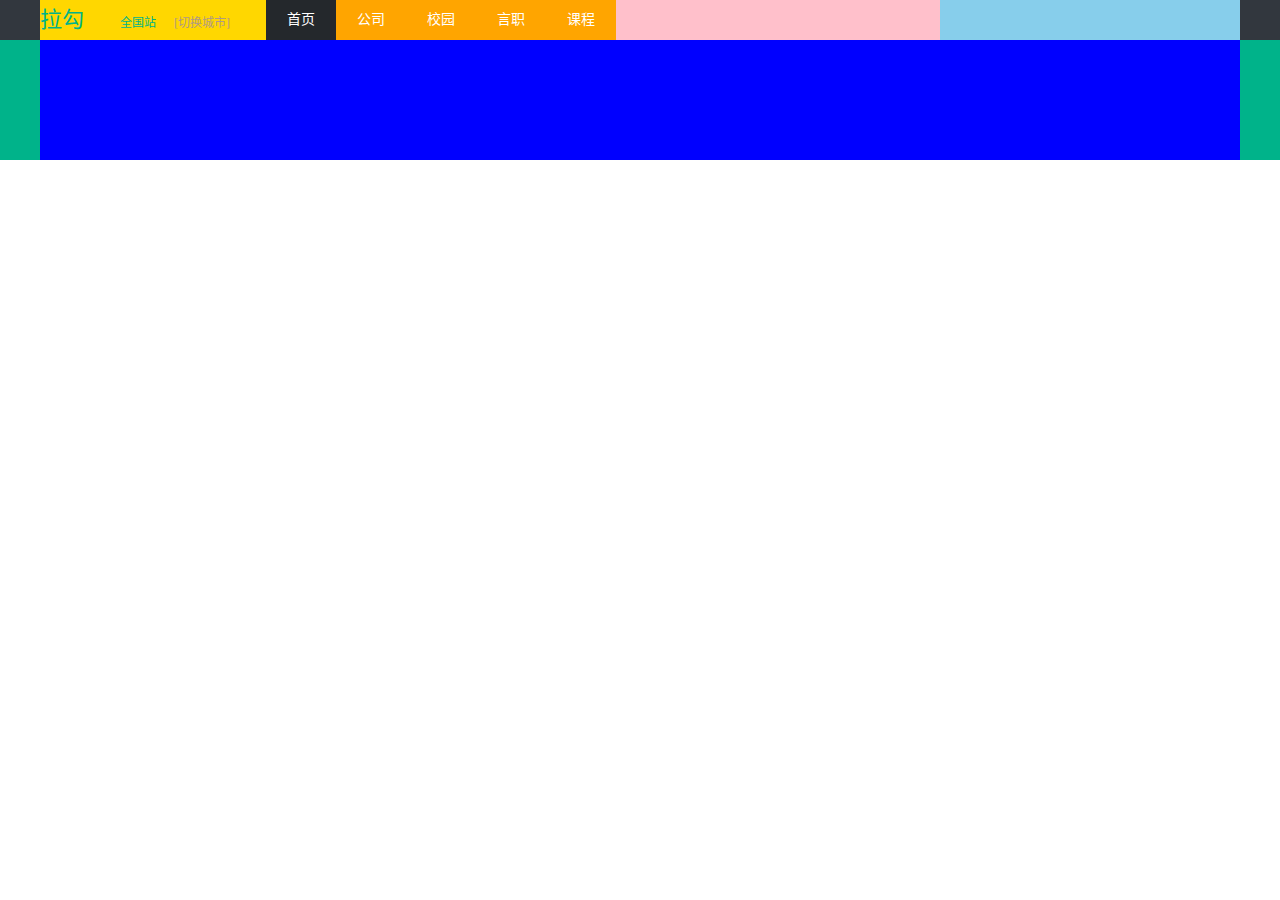
==== lagouwang/index.html @ 23aa432b "1-2" ====
<!DOCTYPE html>
<html lang="zh-CN">

<head>
    <meta charset="UTF-8">
    <meta http-equiv="X-UA-Compatible" content="IE=edge">
    <meta name="viewport" content="width=device-width, initial-scale=1.0">
    <title>Document</title>
    <link rel="stylesheet" href="style.css">
</head>

<body>
    <div class="box">
        <div class="header">
            <div class="h_top">
                <div class="topCon main clearFixed">
                    <div class="conLeft fl">
                        <div class="leftTxt1 fl">
                            <a href="#" class="logo">拉勾</a>
                            <a href="#" class="city">全国站</a>
                            <a href="#" class="city1">[切换城市]</a>
                        </div>
                        <ul class="uList clearFixed fl">
                            <li><a href="#">首页</a></li>
                            <li><a href="#">公司</a></li>
                            <li><a href="#">校园</a></li>
                            <li><a href="#">言职</a></li>
                            <li><a href="#">课程</a></li>
                        </ul>
                    </div>
                    <div class="conRight fr"></div>
                </div>
            </div>
            <div class="h_bottom">
                <div class="botCon main"></div>
            </div>
        </div>
        <div class="sear"></div>
        <div class="banner"></div>
        <div class="content"></div>
        <div class="footer"></div>

    </div>
</body>

</html>
---- lagouwang/style.css ----
* {
    margin: 0;
    padding: 0;
}

li {
    list-style: none;
}

a{
    text-decoration: none;
    color:#000;
}
.main {
    width: 1200px;
    margin: 0 auto;
}

.fl {float: left;}
.fr {float: right;}
.clearFixed::after{
    content:"";
    display: block;
    clear: both;
}

.header {
    height: 160px;
    background-color: red;
}

.header .h_top{
    height: 40px;
    background-color: #32373e;
}

.header .h_top .topCon{
    height: 40px;
    background-color: pink;
}

.header .h_top .topCon .conLeft{
    height: 40px;
    background-color: red;
    line-height: 40px;
}
.header .h_top .topCon .conLeft .leftTxt1{
    background: gold;
    height: 40px;
}

.header .h_top .topCon .conLeft .leftTxt1 .logo{
    font-size: 22px;
    color: #00b38a;
    margin-right: 32px;
}

.header .h_top .topCon .conLeft .leftTxt1 .city{
    font-size: 12px;
    color: #00b38a;
    margin-right: 14px;
}

.header .h_top .topCon .conLeft .leftTxt1 .city1{
    font-size: 12px;
    color: #af9987;
    margin-right: 36px;
}

.header .h_top .topCon .conLeft .uList{
    background: orange;
    font-size: 14px;
}

.header .h_top .topCon .conLeft .uList li{
    float: left;
    width: 70px;
    text-align: center;
}

.header .h_top .topCon .conLeft .uList li a{
    color:#fff;
}

.header .h_top .topCon .conLeft .uList li:first-child{
    background: #24282c;
}

.header .h_top .topCon .conRight{
    width: 300px;
    height: 40px;
    background-color: skyblue;
}

.header .h_bottom{
    height: 120px;
    background-color: #00b38a;
}

.header .h_bottom .botCon{
    height: 120px;
    background-color: blue;
}
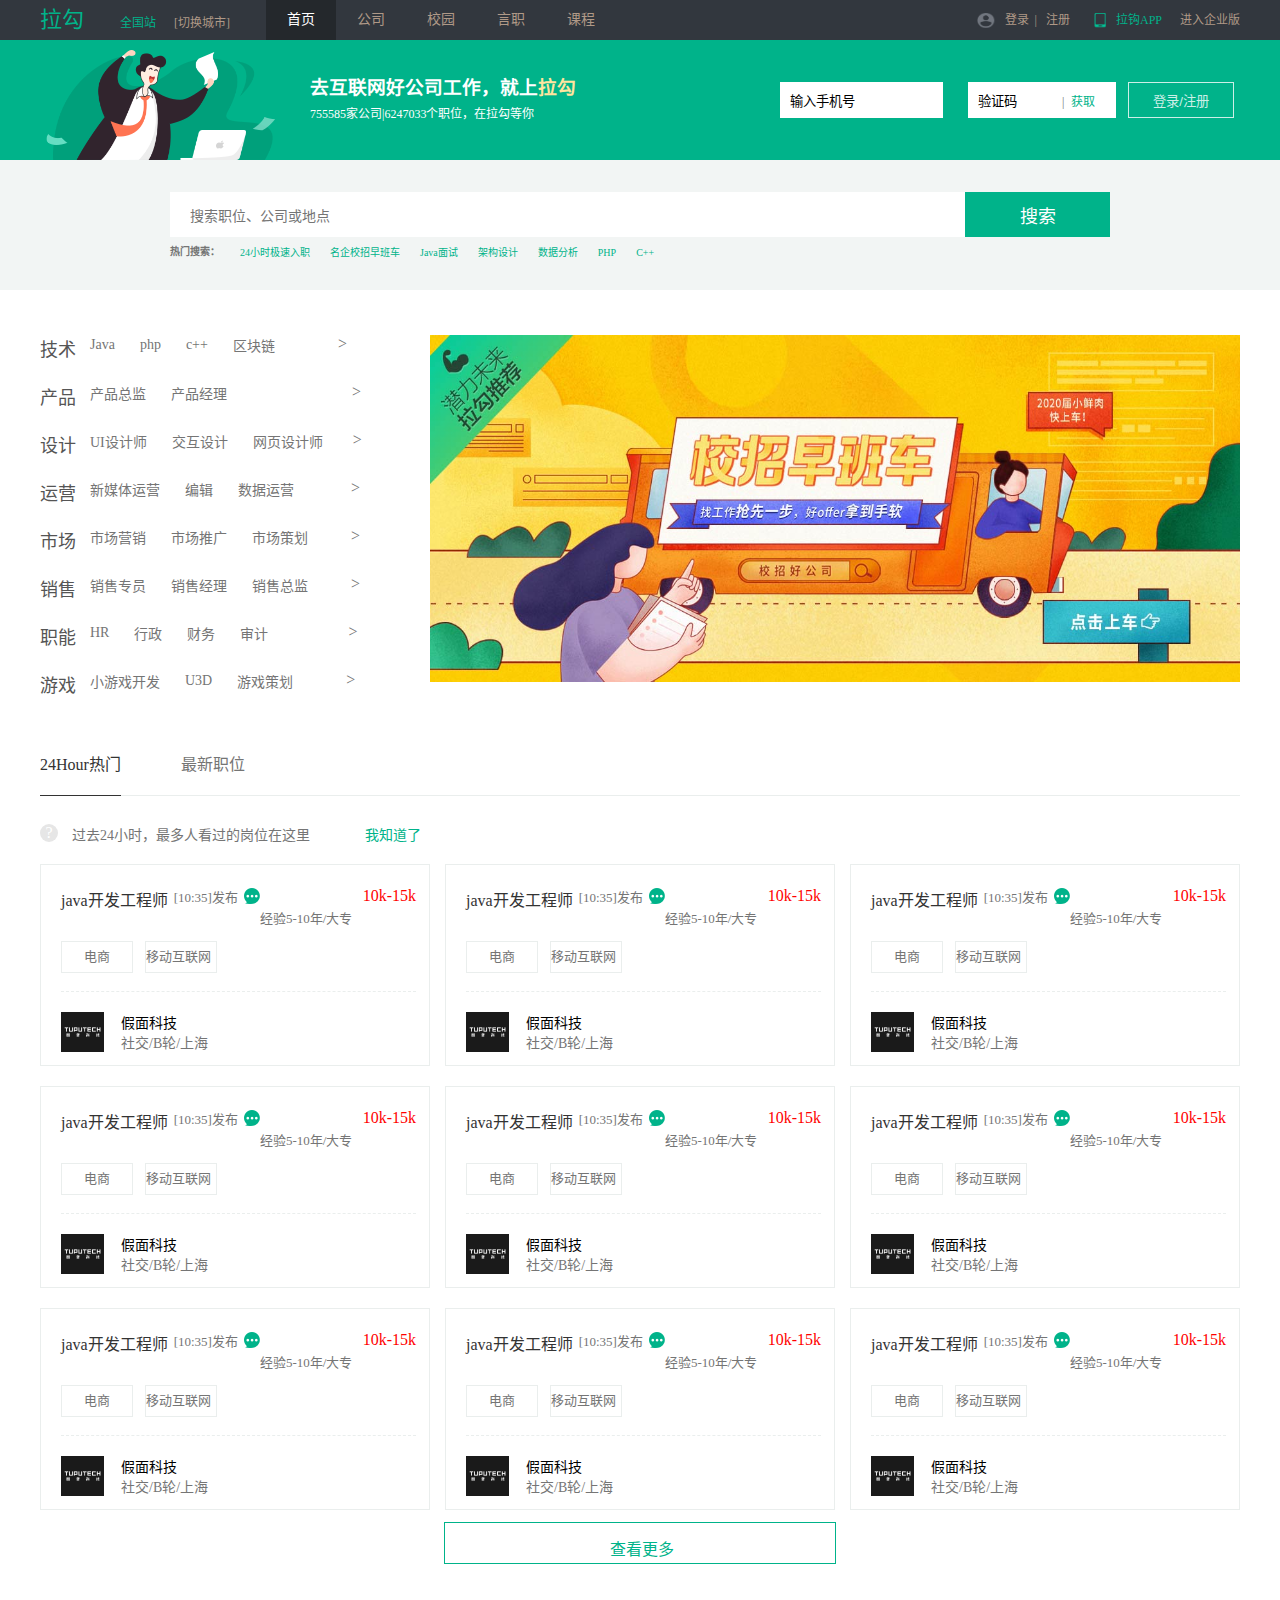
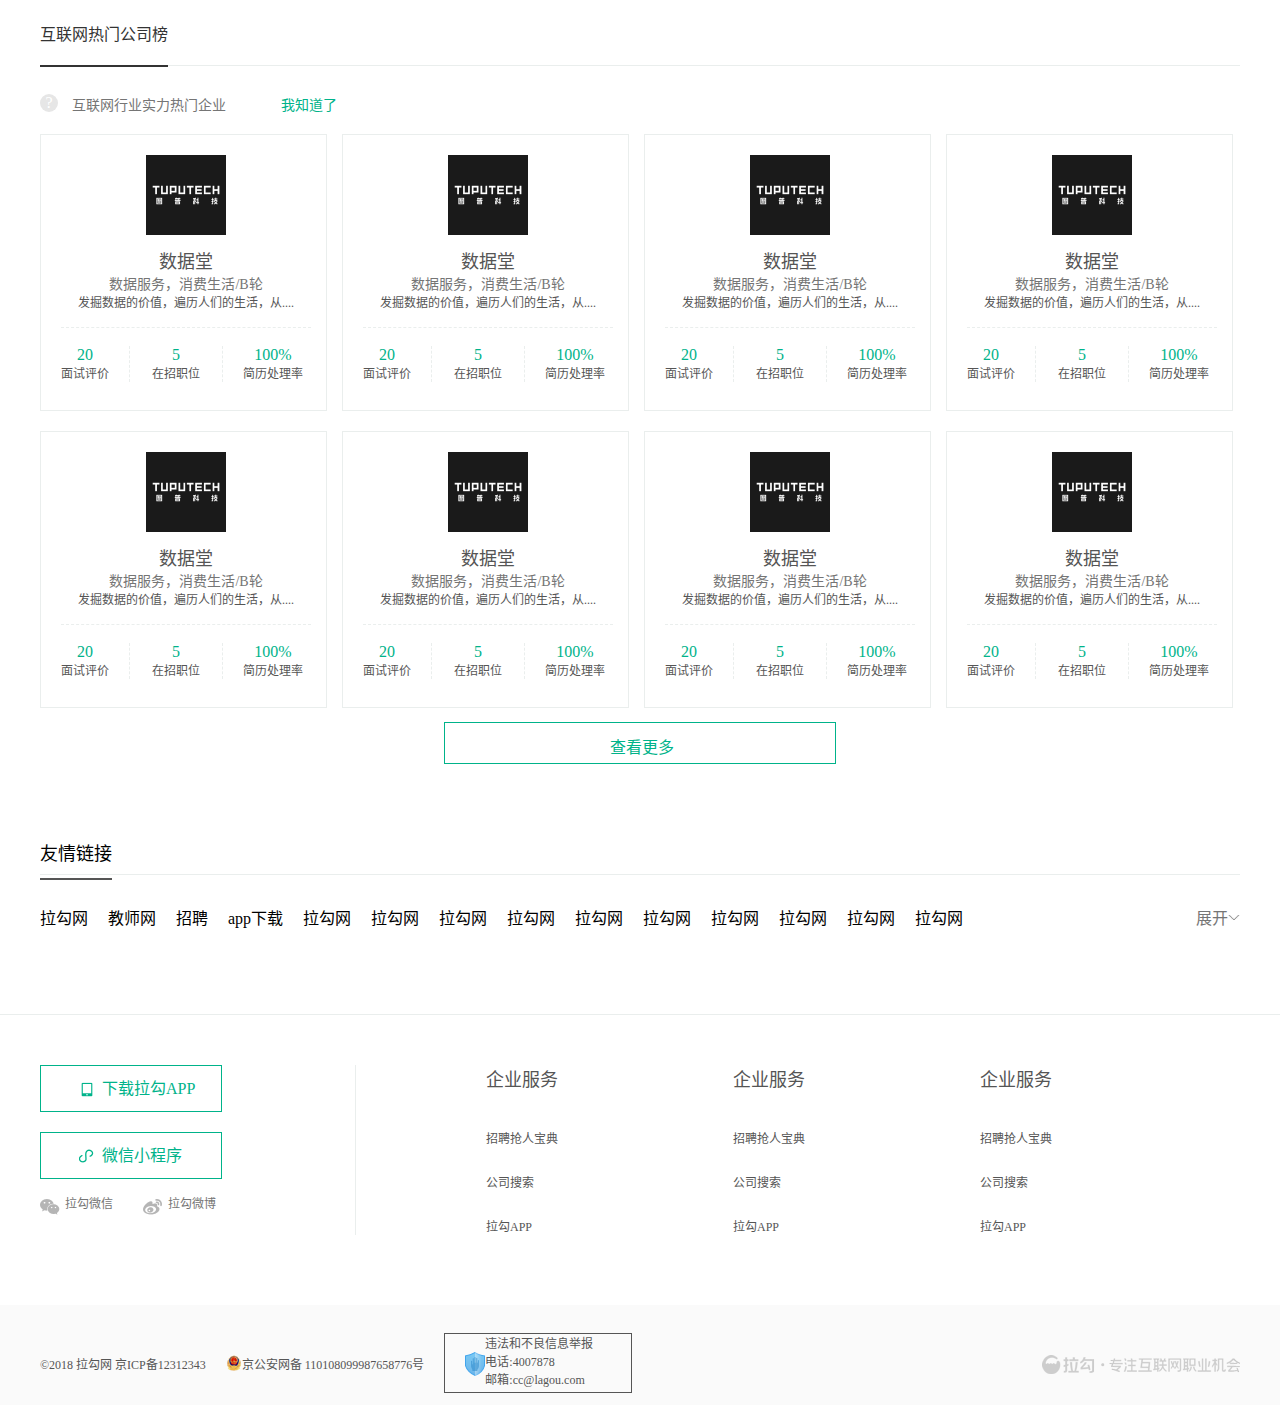
==== commit 712725c9: "拉勾网完成" ====
--- a/lagouwang/index.html
+++ b/lagouwang/index.html
@@ -28,17 +28,653 @@
                             <li><a href="#">课程</a></li>
                         </ul>
                     </div>
-                    <div class="conRight fr"></div>
+                    <div class="conRight fr">
+                        <ul class="ulList cleadFixed">
+                            <li>
+                                <a href="#" class="login"><span></span>登录</a>
+                            </li>
+                            <li><a href="#" class="login2"><span>|</span> 注册</a></li>
+                            <li><a href="#" class="app"><span></span>拉钩APP</a></li>
+                            <li><a href="#">进入企业版</a></li>
+                        </ul>
+                    </div>
                 </div>
             </div>
             <div class="h_bottom">
-                <div class="botCon main"></div>
+                <div class="botCon main cleadFixed">
+                    <div class="image"><img src="img/logo.png" alt=""></div>
+                    <div class="para">
+                        <h3>去互联网好公司工作，就上<span>拉勾</span></h3>
+                        <p>755585家公司|6247033个职位，在拉勾等你</p>
+                    </div>
+                    <div class="reg-right">
+                        <div class="btn">
+                            <input type="text" value="输入手机号" class="fl txt1">
+                            <p class="fl pBtn">
+                                <input type="text" value="验证码" class="txt2">|
+                                <a href="#" class="atxt2">获取</a>
+                            </p>
+                            <input type="submit" value="登录/注册" class="fl btnSub">
+                        </div>
+                    </div>
+                </div>
             </div>
         </div>
-        <div class="sear"></div>
-        <div class="banner"></div>
-        <div class="content"></div>
-        <div class="footer"></div>
+        <div class="sear ">
+            <div class="searnav main cleadFixed">
+                <input type="text" value="搜索职位、公司或地点" class="searbox fl">
+                <input type="submit" class="search fl" value="搜索">
+            </div>
+            <div class="hotsear main cleadFixed">
+                <h4 class="text1 fl">热门搜索：</h4>
+                <ul>
+                    <li><a href="#">24小时极速入职</a></li>
+                    <li><a href="#">名企校招早班车</a></li>
+                    <li><a href="#">Java面试</a></li>
+                    <li><a href="#">架构设计</a></li>
+                    <li><a href="#">数据分析</a></li>
+                    <li><a href="#">PHP</a></li>
+                    <li><a href="#">C++ </a></li>
+                </ul>
+            </div>
+        </div>
+        <div class="banner main clearFixed">
+            <div class="b_nav fl">
+                <div class="fir whm clearFixed">
+                    <h4 class="fir_txt fl">技术</h4>
+                    <ul>
+                        <li><a href="#">Java</a></li>
+                        <li><a href="#">php</a></li>
+                        <li><a href="#">c++</a></li>
+                        <li><a href="#">区块链</a></li>
+                    </ul>
+                    <span>></span>
+                </div>
+                <div class="sec whm clearFixed">
+                    <h4 class="sec_txt fl">产品</h4>
+                    <ul>
+                        <li><a href="#">产品总监</a></li>
+                        <li><a href="#">产品经理</a></li>
+                    </ul>
+                    <span>></span>
+                </div>
+                <div class="thi whm clearFixed">
+                    <h4 class="thi_txt fl">设计</h4>
+                    <ul>
+                        <li><a href="#">UI设计师</a></li>
+                        <li><a href="#">交互设计</a></li>
+                        <li><a href="#">网页设计师</a></li>
+                    </ul>
+                    <span>></span>
+                </div>
+                <div class="four whm clearFixed">
+                    <h4 class="four_txt fl">运营</h4>
+                    <ul>
+                        <li><a href="#">新媒体运营</a></li>
+                        <li><a href="#">编辑</a></li>
+                        <li><a href="#">数据运营</a></li>
+                    </ul>
+                    <span>></span>
+                </div>
+                <div class="five whm clearFixed">
+                    <h4 class="five_txt fl">市场</h4>
+                    <ul>
+                        <li><a href="#">市场营销</a></li>
+                        <li><a href="#">市场推广</a></li>
+                        <li><a href="#">市场策划</a></li>
+                    </ul>
+                    <span>></span>
+                </div>
+                <div class="six whm clearFixed">
+                    <h4 class="six_txt fl">销售</h4>
+                    <ul>
+                        <li><a href="#">销售专员</a></li>
+                        <li><a href="#">销售经理</a></li>
+                        <li><a href="#">销售总监</a></li>
+                    </ul>
+                    <span>></span>
+                </div>
+                <div class="sev whm clearFixed">
+                    <h4 class="sev_txt fl">职能</h4>
+                    <ul>
+                        <li><a href="#">HR</a></li>
+                        <li><a href="#">行政</a></li>
+                        <li><a href="#">财务</a></li>
+                        <li><a href="#">审计</a></li>
+                    </ul>
+                    <span>></span>
+                </div>
+                <div class="eig whm clearFixed">
+                    <h4 class="eig_txt fl">游戏</h4>
+                    <ul>
+                        <li><a href="#">小游戏开发</a></li>
+                        <li><a href="#">U3D</a></li>
+                        <li><a href="#">游戏策划</a></li>
+                    </ul>
+                    <span>></span>
+                </div>
+            </div>
+
+            <div class="bimg fr"><img src="img/banner.JPG" alt="" class="b_scroll_img"></div>
+        </div>
+        <div class="content">
+            <div class="top main">
+                <div class="hour">
+                    <ul>
+                        <li class="firchild"><a href="#" class="remen">24Hour热门</a></li>
+                        <li><a href="#" class="zhiwei">最新职位</a></li>
+                    </ul>
+                </div>
+                <div class="past clearFixed">
+                    <ul>
+                        <li><span class="fl">?</span><a href="#" class="pre fl">过去24小时，最多人看过的岗位在这里</a></li>
+                        <li><a href="#" class="know fl">我知道了</a></li>
+                    </ul>
+                </div>
+                <div class="kaifa">
+                    <ul>
+                        <li class="pailie">
+                            <div class="jk">
+                                <div class="wenzi">
+                                    <div class="gongzuo fl">
+                                        <div class="mingzi fl">java开发工程师</div>
+                                        <div class="fabushijian fl">[10:35]发布</div>
+                                        <span class="fl"><img src="img/icon_chat.png"></span>
+                                    </div>
+                                    <div class="xinzi fr">10k-15k</div>
+                                </div>
+                                <div class="jinyan">经验5-10年/大专</div>
+                            </div>
+                            <div class="jk2">
+                                <div class="dians fl">电商</div>
+                                <div class="yidong fl">移动互联网</div>
+                            </div>
+                            <div class="jk3">
+                                <div class="shangbiao fl"><img src="img/con2.png"></div>
+                                <div class="shuoming fl">
+                                    <div class="gsmingzi">假面科技</div>
+                                    <div class="biaoqina">社交/B轮/上海</div>
+                                </div>
+                            </div>
+                        </li>
+                        <li class="pailie">
+                            <div class="jk">
+                                <div class="wenzi">
+                                    <div class="gongzuo fl">
+                                        <div class="mingzi fl">java开发工程师</div>
+                                        <div class="fabushijian fl">[10:35]发布</div>
+                                        <span class="fl"><img src="img/icon_chat.png"></span>
+                                    </div>
+                                    <div class="xinzi fr">10k-15k</div>
+                                </div>
+                                <div class="jinyan">经验5-10年/大专</div>
+                            </div>
+                            <div class="jk2">
+                                <div class="dians fl">电商</div>
+                                <div class="yidong fl">移动互联网</div>
+                            </div>
+                            <div class="jk3">
+                                <div class="shangbiao fl"><img src="img/con2.png"></div>
+                                <div class="shuoming fl">
+                                    <div class="gsmingzi">假面科技</div>
+                                    <div class="biaoqina">社交/B轮/上海</div>
+                                </div>
+                            </div>
+                        </li>
+                        <li class="pailie">
+                            <div class="jk">
+                                <div class="wenzi">
+                                    <div class="gongzuo fl">
+                                        <div class="mingzi fl">java开发工程师</div>
+                                        <div class="fabushijian fl">[10:35]发布</div>
+                                        <span class="fl"><img src="img/icon_chat.png"></span>
+                                    </div>
+                                    <div class="xinzi fr">10k-15k</div>
+                                </div>
+                                <div class="jinyan">经验5-10年/大专</div>
+                            </div>
+                            <div class="jk2">
+                                <div class="dians fl">电商</div>
+                                <div class="yidong fl">移动互联网</div>
+                            </div>
+                            <div class="jk3">
+                                <div class="shangbiao fl"><img src="img/con2.png"></div>
+                                <div class="shuoming fl">
+                                    <div class="gsmingzi">假面科技</div>
+                                    <div class="biaoqina">社交/B轮/上海</div>
+                                </div>
+                            </div>
+                        </li>
+                    </ul>
+                    <ul>
+                        <li class="pailie">
+                            <div class="jk">
+                                <div class="wenzi">
+                                    <div class="gongzuo fl">
+                                        <div class="mingzi fl">java开发工程师</div>
+                                        <div class="fabushijian fl">[10:35]发布</div>
+                                        <span class="fl"><img src="img/icon_chat.png"></span>
+                                    </div>
+                                    <div class="xinzi fr">10k-15k</div>
+                                </div>
+                                <div class="jinyan">经验5-10年/大专</div>
+                            </div>
+                            <div class="jk2">
+                                <div class="dians fl">电商</div>
+                                <div class="yidong fl">移动互联网</div>
+                            </div>
+                            <div class="jk3">
+                                <div class="shangbiao fl"><img src="img/con2.png"></div>
+                                <div class="shuoming fl">
+                                    <div class="gsmingzi">假面科技</div>
+                                    <div class="biaoqina">社交/B轮/上海</div>
+                                </div>
+                            </div>
+                        </li>
+                        <li class="pailie">
+                            <div class="jk">
+                                <div class="wenzi">
+                                    <div class="gongzuo fl">
+                                        <div class="mingzi fl">java开发工程师</div>
+                                        <div class="fabushijian fl">[10:35]发布</div>
+                                        <span class="fl"><img src="img/icon_chat.png"></span>
+                                    </div>
+                                    <div class="xinzi fr">10k-15k</div>
+                                </div>
+                                <div class="jinyan">经验5-10年/大专</div>
+                            </div>
+                            <div class="jk2">
+                                <div class="dians fl">电商</div>
+                                <div class="yidong fl">移动互联网</div>
+                            </div>
+                            <div class="jk3">
+                                <div class="shangbiao fl"><img src="img/con2.png"></div>
+                                <div class="shuoming fl">
+                                    <div class="gsmingzi">假面科技</div>
+                                    <div class="biaoqina">社交/B轮/上海</div>
+                                </div>
+                            </div>
+                        </li>
+                        <li class="pailie">
+                            <div class="jk">
+                                <div class="wenzi">
+                                    <div class="gongzuo fl">
+                                        <div class="mingzi fl">java开发工程师</div>
+                                        <div class="fabushijian fl">[10:35]发布</div>
+                                        <span class="fl"><img src="img/icon_chat.png"></span>
+                                    </div>
+                                    <div class="xinzi fr">10k-15k</div>
+                                </div>
+                                <div class="jinyan">经验5-10年/大专</div>
+                            </div>
+                            <div class="jk2">
+                                <div class="dians fl">电商</div>
+                                <div class="yidong fl">移动互联网</div>
+                            </div>
+                            <div class="jk3">
+                                <div class="shangbiao fl"><img src="img/con2.png"></div>
+                                <div class="shuoming fl">
+                                    <div class="gsmingzi">假面科技</div>
+                                    <div class="biaoqina">社交/B轮/上海</div>
+                                </div>
+                            </div>
+                        </li>
+                    </ul>
+                    <ul>
+                        <li class="pailie">
+                            <div class="jk">
+                                <div class="wenzi">
+                                    <div class="gongzuo fl">
+                                        <div class="mingzi fl">java开发工程师</div>
+                                        <div class="fabushijian fl">[10:35]发布</div>
+                                        <span class="fl"><img src="img/icon_chat.png"></span>
+                                    </div>
+                                    <div class="xinzi fr">10k-15k</div>
+                                </div>
+                                <div class="jinyan">经验5-10年/大专</div>
+                            </div>
+                            <div class="jk2">
+                                <div class="dians fl">电商</div>
+                                <div class="yidong fl">移动互联网</div>
+                            </div>
+                            <div class="jk3">
+                                <div class="shangbiao fl"><img src="img/con2.png"></div>
+                                <div class="shuoming fl">
+                                    <div class="gsmingzi">假面科技</div>
+                                    <div class="biaoqina">社交/B轮/上海</div>
+                                </div>
+                            </div>
+                        </li>
+                        <li class="pailie">
+                            <div class="jk">
+                                <div class="wenzi">
+                                    <div class="gongzuo fl">
+                                        <div class="mingzi fl">java开发工程师</div>
+                                        <div class="fabushijian fl">[10:35]发布</div>
+                                        <span class="fl"><img src="img/icon_chat.png"></span>
+                                    </div>
+                                    <div class="xinzi fr">10k-15k</div>
+                                </div>
+                                <div class="jinyan">经验5-10年/大专</div>
+                            </div>
+                            <div class="jk2">
+                                <div class="dians fl">电商</div>
+                                <div class="yidong fl">移动互联网</div>
+                            </div>
+                            <div class="jk3">
+                                <div class="shangbiao fl"><img src="img/con2.png"></div>
+                                <div class="shuoming fl">
+                                    <div class="gsmingzi">假面科技</div>
+                                    <div class="biaoqina">社交/B轮/上海</div>
+                                </div>
+                            </div>
+                        </li>
+                        <li class="pailie">
+                            <div class="jk">
+                                <div class="wenzi">
+                                    <div class="gongzuo fl">
+                                        <div class="mingzi fl">java开发工程师</div>
+                                        <div class="fabushijian fl">[10:35]发布</div>
+                                        <span class="fl"><img src="img/icon_chat.png"></span>
+                                    </div>
+                                    <div class="xinzi fr">10k-15k</div>
+                                </div>
+                                <div class="jinyan">经验5-10年/大专</div>
+                            </div>
+                            <div class="jk2">
+                                <div class="dians fl">电商</div>
+                                <div class="yidong fl">移动互联网</div>
+                            </div>
+                            <div class="jk3">
+                                <div class="shangbiao fl"><img src="img/con2.png"></div>
+                                <div class="shuoming fl">
+                                    <div class="gsmingzi">假面科技</div>
+                                    <div class="biaoqina">社交/B轮/上海</div>
+                                </div>
+                            </div>
+                        </li>
+                    </ul>
+                </div>
+                <div class="more"><a href="#" alt="">查看更多</a></div>
+            </div>
+            <div class="bottom main">
+                <div class="hour">
+                    <ul>
+                        <li class="firchild"><a href="#" class="remen">互联网热门公司榜</a></li>
+                    </ul>
+                </div>
+                <div class="past clearFixed">
+                    <ul>
+                        <li><span class="fl">?</span><a href="#" class="pre fl">互联网行业实力热门企业</a></li>
+                        <li><a href="#" class="know fl">我知道了</a></li>
+                    </ul>
+                </div>
+                <div class="kaifa">
+                    <ul>
+                        <li class="pailie">
+                            <div class="jk"><img src="img/con2.png" alt="" />
+                            </div>
+                            <div class="jk2">
+                                <div class="t">数据堂</div>
+                                <div class="c">数据服务，消费生活/B轮</div>
+                                <div class="b">发掘数据的价值，遍历人们的生活，从....</div>
+                            </div>
+                            <div class="jk3">
+                                <div class="l fl">
+                                    <div class="shuzi">20</div>
+                                    <div class="descr">面试评价</div>
+                                </div>
+                                <div class="ce fl">
+                                    <div class="shuzi">5</div>
+                                    <div class="descr">在招职位</div>
+                                </div>
+                                <div class="r fl">
+                                    <div class="shuzi">100%</div>
+                                    <div class="descr">简历处理率</div>
+                                </div>
+                            </div>
+                        </li>
+                        <li class="pailie">
+                            <div class="jk"><img src="img/con2.png" alt="" />
+                            </div>
+                            <div class="jk2">
+                                <div class="t">数据堂</div>
+                                <div class="c">数据服务，消费生活/B轮</div>
+                                <div class="b">发掘数据的价值，遍历人们的生活，从....</div>
+                            </div>
+                            <div class="jk3">
+                                <div class="l fl">
+                                    <div class="shuzi">20</div>
+                                    <div class="descr">面试评价</div>
+                                </div>
+                                <div class="ce fl">
+                                    <div class="shuzi">5</div>
+                                    <div class="descr">在招职位</div>
+                                </div>
+                                <div class="r fl">
+                                    <div class="shuzi">100%</div>
+                                    <div class="descr">简历处理率</div>
+                                </div>
+                            </div>
+                        </li>
+                        <li class="pailie">
+                            <div class="jk"><img src="img/con2.png" alt="" />
+                            </div>
+                            <div class="jk2">
+                                <div class="t">数据堂</div>
+                                <div class="c">数据服务，消费生活/B轮</div>
+                                <div class="b">发掘数据的价值，遍历人们的生活，从....</div>
+                            </div>
+                            <div class="jk3">
+                                <div class="l fl">
+                                    <div class="shuzi">20</div>
+                                    <div class="descr">面试评价</div>
+                                </div>
+                                <div class="ce fl">
+                                    <div class="shuzi">5</div>
+                                    <div class="descr">在招职位</div>
+                                </div>
+                                <div class="r fl">
+                                    <div class="shuzi">100%</div>
+                                    <div class="descr">简历处理率</div>
+                                </div>
+                            </div>
+                        </li>
+                        <li class="pailie">
+                            <div class="jk"><img src="img/con2.png" alt="" />
+                            </div>
+                            <div class="jk2">
+                                <div class="t">数据堂</div>
+                                <div class="c">数据服务，消费生活/B轮</div>
+                                <div class="b">发掘数据的价值，遍历人们的生活，从....</div>
+                            </div>
+                            <div class="jk3">
+                                <div class="l fl">
+                                    <div class="shuzi">20</div>
+                                    <div class="descr">面试评价</div>
+                                </div>
+                                <div class="ce fl">
+                                    <div class="shuzi">5</div>
+                                    <div class="descr">在招职位</div>
+                                </div>
+                                <div class="r fl">
+                                    <div class="shuzi">100%</div>
+                                    <div class="descr">简历处理率</div>
+                                </div>
+                            </div>
+                        </li>
+                    </ul>
+                    <ul>
+                        <li class="pailie">
+                            <div class="jk"><img src="img/con2.png" alt="" />
+                            </div>
+                            <div class="jk2">
+                                <div class="t">数据堂</div>
+                                <div class="c">数据服务，消费生活/B轮</div>
+                                <div class="b">发掘数据的价值，遍历人们的生活，从....</div>
+                            </div>
+                            <div class="jk3">
+                                <div class="l fl">
+                                    <div class="shuzi">20</div>
+                                    <div class="descr">面试评价</div>
+                                </div>
+                                <div class="ce fl">
+                                    <div class="shuzi">5</div>
+                                    <div class="descr">在招职位</div>
+                                </div>
+                                <div class="r fl">
+                                    <div class="shuzi">100%</div>
+                                    <div class="descr">简历处理率</div>
+                                </div>
+                            </div>
+                        </li>
+                        <li class="pailie">
+                            <div class="jk"><img src="img/con2.png" alt="" />
+                            </div>
+                            <div class="jk2">
+                                <div class="t">数据堂</div>
+                                <div class="c">数据服务，消费生活/B轮</div>
+                                <div class="b">发掘数据的价值，遍历人们的生活，从....</div>
+                            </div>
+                            <div class="jk3">
+                                <div class="l fl">
+                                    <div class="shuzi">20</div>
+                                    <div class="descr">面试评价</div>
+                                </div>
+                                <div class="ce fl">
+                                    <div class="shuzi">5</div>
+                                    <div class="descr">在招职位</div>
+                                </div>
+                                <div class="r fl">
+                                    <div class="shuzi">100%</div>
+                                    <div class="descr">简历处理率</div>
+                                </div>
+                            </div>
+                        </li>
+                        <li class="pailie">
+                            <div class="jk"><img src="img/con2.png" alt="" />
+                            </div>
+                            <div class="jk2">
+                                <div class="t">数据堂</div>
+                                <div class="c">数据服务，消费生活/B轮</div>
+                                <div class="b">发掘数据的价值，遍历人们的生活，从....</div>
+                            </div>
+                            <div class="jk3">
+                                <div class="l fl">
+                                    <div class="shuzi">20</div>
+                                    <div class="descr">面试评价</div>
+                                </div>
+                                <div class="ce fl">
+                                    <div class="shuzi">5</div>
+                                    <div class="descr">在招职位</div>
+                                </div>
+                                <div class="r fl">
+                                    <div class="shuzi">100%</div>
+                                    <div class="descr">简历处理率</div>
+                                </div>
+                            </div>
+                        </li>
+                        <li class="pailie">
+                            <div class="jk"><img src="img/con2.png" alt="" />
+                            </div>
+                            <div class="jk2">
+                                <div class="t">数据堂</div>
+                                <div class="c">数据服务，消费生活/B轮</div>
+                                <div class="b">发掘数据的价值，遍历人们的生活，从....</div>
+                            </div>
+                            <div class="jk3">
+                                <div class="l fl">
+                                    <div class="shuzi">20</div>
+                                    <div class="descr">面试评价</div>
+                                </div>
+                                <div class="ce fl">
+                                    <div class="shuzi">5</div>
+                                    <div class="descr">在招职位</div>
+                                </div>
+                                <div class="r fl">
+                                    <div class="shuzi">100%</div>
+                                    <div class="descr">简历处理率</div>
+                                </div>
+                            </div>
+                        </li>
+                    </ul>
+                </div>
+                <div class="more"><a href="#" alt="">查看更多</a></div>
+            </div>
+            <div class="link main">
+                <div class="youqing"><span>友情链接</span></div>
+                <div class="zhankai">
+                    <ul>
+                        <li><a href="#">拉勾网</a></li>
+                        <li><a href="#">教师网</a></li>
+                        <li><a href="#">招聘</a></li>
+                        <li><a href="#">app下载</a></li>
+                        <li><a href="#">拉勾网</a></li>
+                        <li><a href="#">拉勾网</a></li>
+                        <li><a href="#">拉勾网</a></li>
+                        <li><a href="#">拉勾网</a></li>
+                        <li><a href="#">拉勾网</a></li>
+                        <li><a href="#">拉勾网</a></li>
+                        <li><a href="#">拉勾网</a></li>
+                        <li><a href="#">拉勾网</a></li>
+                        <li><a href="#">拉勾网</a></li>
+                        <li><a href="#">拉勾网</a></li>
+                    </ul>
+                    <img src="img2/open.jpg" class="fr">
+                    <div class="zk fr">展开</div>
+
+                </div>
+            </div>
+        </div>
+        <div class="footer">
+            <div class="xiazai">
+                <div class="con main">
+                    <div class="left fl">
+                        <div class="APP"><span></span><a>下载拉勾APP</a></div>
+                        <div class="wechat"><span></span><a>微信小程序</a></div>
+                        <div class="logo">
+                            <div class="wx fl"><span></span><a>拉勾微信</a></div>
+                            <div class="wb fl"><span></span><a>拉勾微博</a></div>
+                        </div>
+                    </div>
+                    <div class="right fl">
+                        <dl class="qiye fl">
+                            <dt>企业服务</dt>
+                            <dd>招聘抢人宝典</dd>
+                            <dd>公司搜索</dd>
+                            <dd>拉勾APP</dd>
+                        </dl>
+                        <dl class="zp fl">
+                            <dt>企业服务</dt>
+                            <dd>招聘抢人宝典</dd>
+                            <dd>公司搜索</dd>
+                            <dd>拉勾APP</dd>
+                        </dl>
+                        <dl class="fl">
+                            <dt>企业服务</dt>
+                            <dd>招聘抢人宝典</dd>
+                            <dd>公司搜索</dd>
+                            <dd>拉勾APP</dd>
+                        </dl>
+                    </div>
+                </div>
+            </div>
+            <div class="fooBottom">
+                <div class="bottCon main">
+                    <p class="txtP1 fl ">©2018 拉勾网 京ICP备12312343</p>
+                    <p class="txtP2 fl "><span class="fl"></span> 京公安网备 110108099987658776号</p>
+                    <div class="txtBox fl">
+                        <span class="fl"></span>
+                        <p class="fl">
+                            违法和不良信息举报<br>
+                            电话:4007878<br>
+                            邮箱:cc@lagou.com
+                        </p>
+                    </div>
+                    <div class="fr imgBox"><img src="img/footer_lagou.png" alt="" /></div>
+                </div>
+            </div>
+        </div>
 
     </div>
 </body>
--- a/lagouwang/style.css
+++ b/lagouwang/style.css
@@ -26,7 +26,6 @@
 
 .header {
     height: 160px;
-    background-color: red;
 }
 
 .header .h_top{
@@ -36,16 +35,13 @@
 
 .header .h_top .topCon{
     height: 40px;
-    background-color: pink;
 }
 
 .header .h_top .topCon .conLeft{
     height: 40px;
-    background-color: red;
     line-height: 40px;
 }
 .header .h_top .topCon .conLeft .leftTxt1{
-    background: gold;
     height: 40px;
 }
 
@@ -68,7 +64,6 @@
 }
 
 .header .h_top .topCon .conLeft .uList{
-    background: orange;
     font-size: 14px;
 }
 
@@ -79,25 +74,822 @@
 }
 
 .header .h_top .topCon .conLeft .uList li a{
-    color:#fff;
+    color:#af9987;
 }
 
 .header .h_top .topCon .conLeft .uList li:first-child{
     background: #24282c;
 }
 
+.header .h_top .topCon .conLeft .uList li:first-child a{
+    color:#fff;
+}
+
 .header .h_top .topCon .conRight{
-    width: 300px;
     height: 40px;
-    background-color: skyblue;
-}
-
+}
+.header .h_top .topCon .conRight .ulList{
+    line-height: 40px;
+    font-size: 12px;
+}
+
+.header .h_top .topCon .conRight .ulList li{
+    float:left;
+}
+
+.header .h_top .topCon .conRight .ulList li a{
+    display:block;
+    font-size: 12px;
+    color: #af9987;
+}
+.header .h_top .topCon .conRight .ulList li .login span{
+    float: left;
+    width: 18px;
+    height: 18px;
+    background-image: url(img/sprite.png);
+    background-repeat: no-repeat;
+    background-position: -9px -31px;
+    background-size: 60px 106px;
+    margin-top: 10px;
+    margin-right: 10px;
+}
+.header .h_top .topCon .conRight .ulList li .login2 span{
+    padding: 0 6px;
+}
+.header .h_top .topCon .conRight .ulList li .app{
+    color:  #00b38a;
+    margin: 0px 18px;
+}
+.header .h_top .topCon .conRight .ulList li .app span{
+    float: left;
+    width: 18px;
+    height: 18px;
+    background-image: url(img/sprite.png);
+    background-repeat: no-repeat;
+    background-position: -29px -31px;
+    background-size: 60px 106px;
+    margin-top: 10px;
+    margin-right: 10px;
+}
 .header .h_bottom{
     height: 120px;
     background-color: #00b38a;
 }
-
 .header .h_bottom .botCon{
     height: 120px;
+}
+.header .h_bottom .botCon .image{
+    float: left;
+    height: 120px;
+    width: 250px;
+}
+.header .h_bottom .botCon .image img{
+    height: 100%;
+    width: 100%;
+}
+.header .h_bottom .botCon .para{
+    float: left;
+    height: 120px;
+    width: 340px;
+}
+.header .h_bottom .botCon .para h3{
+    color: #fff;
+    padding-left: 20px;
+    margin-top: 32px;
+}
+.header .h_bottom .botCon .para h3 span{
+    color: #ffe59f;
+}
+.header .h_bottom .botCon .para p{
+    color: #fff;
+    padding-left: 20px;
+    font-size: 12px;
+    margin-top: 5px;
+}
+.header .h_bottom .botCon .reg-right{
+    float: right;
+    width: 460px;
+    height: 120px;
+    position: relative;
+}
+.header .h_bottom .botCon .reg-right .btn{
+    position: absolute;
+    top: 50%;
+    width: 100%;
+    margin-top: -18px;
+    height: 36px;
+    color: #757575;
+    font-size: 12px;
+}
+.header .h_bottom .botCon .reg-right .btn .txt1 {
+    width: 163px;
+    height: 36px;
+    margin-right: 25px;
+    text-indent: 10px;
+    border-style: none;
+}
+.header .h_bottom .botCon .reg-right .btn .pBtn {
+    width: 148px;
+    height: 36px;
+    margin-right: 12px;
+    background: #fff;
+}
+.header .h_bottom .botCon .reg-right .btn .pBtn .txt2 {
+    width: 94px;
+    height: 36px;
+    text-indent: 10px;
+    border-style: none;
+}
+.header .h_bottom .botCon .reg-right .btn .pBtn .atxt2 {
+    padding: 6px 4px 9px;
+    color: #00b38a;
+}
+.header .h_bottom .botCon .reg-right .btn .btnSub {
+    width: 106px;
+    height: 36px;
+    border: 1px solid #ccefe7;
+    background: transparent;
+    color: #ccefe7;
+}
+.sear{
+    height:130px;
+    background-color: #f2f5f4;
+    overflow:hidden;
+}
+.sear .searnav{
+    width: 940px;
+    height: 45px;
+    margin-top: 32px;
     background-color: blue;
 }
+.sear .searnav .searbox{
+    width: 775px;
+    height: 45px;  
+    border-style: none;
+    font-size: 14px;
+    color: #757575;
+    padding-left: 20px;
+}
+.sear .searnav .search{
+    width: 145px;
+    height: 45px;
+    font-size: 18px;
+    border-style: none;
+    background-color: #00b38a;
+    color: #fff;
+}
+.sear .hotsear{
+    width: 940px;
+    height: 20px;
+    margin-top: 5px;
+}
+.sear .hotsear .text1{
+    font-size: 10px;
+    color: #757575;
+    line-height: 20px;
+}
+.sear .hotsear ul li{
+    float: left;
+}
+.sear .hotsear ul li a{
+    font-size: 10px;
+    color:#00b38a;
+    line-height: 20px;
+    margin-left: 20px;
+}
+.banner {
+    height: 350px;
+    margin-top: 45px;
+}
+.banner .b_nav{
+    height: 350px;
+    width: 370px;
+}
+.whm{
+    width: 370px;
+    height: 20px;
+}
+
+.banner .b_nav .fir .fir_txt{
+    font-size: 18px;
+    color:#555555;
+    font-weight: normal;
+    margin-right: 14px;
+}
+.banner .b_nav .fir ul li{
+    float: left;
+    margin-right: 25px;
+}
+.banner .b_nav .fir ul li a{
+    color: #757575;
+    font-size: 14px;
+}
+.banner .b_nav .fir span{
+    color: #757575;
+    margin-left: 38px;
+}
+.banner .b_nav .sec{
+    margin-top: 28px;
+}
+.banner .b_nav .sec .sec_txt{
+    font-size: 18px;
+    color:#555555;
+    font-weight: normal;
+    margin-right: 14px;
+}
+.banner .b_nav .sec ul li{
+    float: left;
+    margin-right: 25px;
+}
+.banner .b_nav .sec ul li a{
+    color: #757575;
+    font-size: 14px;
+}
+.banner .b_nav .sec span{
+    color: #757575;
+    margin-left: 100px;
+}
+.banner .b_nav .thi{
+    margin-top: 28px;
+}
+.banner .b_nav .thi .thi_txt{
+    font-size: 18px;
+    color:#555555;
+    font-weight: normal;
+    margin-right: 14px;
+}
+.banner .b_nav .thi ul li{
+    float: left;
+    margin-right: 25px;
+}
+.banner .b_nav .thi ul li a{
+    color: #757575;
+    font-size: 14px;
+}
+.banner .b_nav .thi span{
+    color: #757575;
+    margin-left: 5px;
+}
+.banner .b_nav .four{
+    margin-top: 28px;
+}
+.banner .b_nav .four .four_txt{
+    font-size: 18px;
+    color:#555555;
+    font-weight: normal;
+    margin-right: 14px;
+}
+.banner .b_nav .four ul li{
+    float: left;
+    margin-right: 25px;
+}
+.banner .b_nav .four ul li a{
+    color: #757575;
+    font-size: 14px;
+}
+.banner .b_nav .four span{
+    color: #757575;
+    margin-left: 32px;
+}
+.banner .b_nav .five{
+    margin-top: 28px;
+}
+.banner .b_nav .five .five_txt{
+    font-size: 18px;
+    color:#555555;
+    font-weight: normal;
+    margin-right: 14px;
+}
+.banner .b_nav .five ul li{
+    float: left;
+    margin-right: 25px;
+}
+.banner .b_nav .five ul li a{
+    color: #757575;
+    font-size: 14px;
+}
+.banner .b_nav .five span{
+    color: #757575;
+    margin-left: 18px;
+}
+.banner .b_nav .six{
+    margin-top: 28px;
+}
+.banner .b_nav .six .six_txt{
+    font-size: 18px;
+    color:#555555;
+    font-weight: normal;
+    margin-right: 14px;
+}
+.banner .b_nav .six ul li{
+    float: left;
+    margin-right: 25px;
+}
+.banner .b_nav .six ul li a{
+    color: #757575;
+    font-size: 14px;
+}
+.banner .b_nav .six span{
+    color: #757575;
+    margin-left: 18px;
+}
+.banner .b_nav .sev{
+    margin-top: 28px;
+}
+.banner .b_nav .sev .sev_txt{
+    font-size: 18px;
+    color:#555555;
+    font-weight: normal;
+    margin-right: 14px;
+}
+.banner .b_nav .sev ul li{
+    float: left;
+    margin-right: 25px;
+}
+.banner .b_nav .sev ul li a{
+    color: #757575;
+    font-size: 14px;
+}
+.banner .b_nav .sev span{
+    color: #757575;
+    margin-left: 55px;
+}
+.banner .b_nav .eig{
+    margin-top: 28px;
+}
+.banner .b_nav .eig .eig_txt{
+    font-size: 18px;
+    color:#555555;
+    font-weight: normal;
+    margin-right: 14px;
+}
+.banner .b_nav .eig ul li{
+    float: left;
+    margin-right: 25px;
+}
+.banner .b_nav .eig ul li a{
+    color: #757575;
+    font-size: 14px;
+}
+.banner .b_nav .eig span{
+    color: #757575;
+    margin-left: 28px;
+}
+.banner .bimg{
+    height: 347px;
+    width: 810px;
+}
+.banner .bimg .b_scroll_img{
+    width: 100%;
+    height: 100%;
+}
+.content{
+    margin-top: 50px;
+}
+.content .top{
+    height: 820px;
+}
+.content .top .hour{
+    height: 60px;
+    border-bottom: 1px solid #eaeeed;
+}
+.content .top .hour ul li{
+    float: left;
+}
+.content .top .hour ul .firchild{
+     border-bottom: 1px solid #333333;
+}
+.content .top .hour ul li a{
+    line-height: 60px;
+    color: #757575;
+    font-style: 18px;
+}
+.content .top .hour .remen{
+    color:#333333;
+}
+.content .top .hour .zhiwei{
+    margin-left: 60px;
+}
+.content .top .past{
+    height: 20px;
+    margin-top: 28px;
+}
+
+.content .top .past span{
+    width: 18px;
+    height: 18px;
+    background: #e6e6e6;
+    color: #fff;
+    text-align: center;
+    border-radius: 50%;
+    margin-right: 14px;
+}
+.content .top .past .pre{
+    color:#757575;
+    font-size: 14px;
+}
+
+.content .top .past .know{
+    color:#00b38a;
+    font-size: 14px;
+    margin-left: 55px;
+}
+.content .top .kaifa{
+    width: 1215px;
+    height: 640px;
+    margin-top: 20px;
+}
+.content .top .kaifa .pailie{
+    float: left;
+    width: 388px;
+    height: 200px;
+    margin-right: 15px;
+    margin-bottom: 20px;
+    border:1px solid #eaeeed;
+}
+.content .top .kaifa .jk{
+    width: 355px;
+    height: 42px;
+    margin-top: 22px;
+    margin-left: 20px;
+}
+.content .top .kaifa .jk2{
+    width: 355px;
+    height: 30px;
+    margin-top: 12px;
+    margin-left: 20px;
+}
+.content .top .kaifa .jk3{
+    width: 355px;
+    height: 75px;
+    margin-top: 20px;
+    margin-left: 20px;
+}
+.content .top .kaifa .wenzi{
+    height: 22px;
+}
+.content .top .kaifa .wenzi .gongzuo .mingzi{
+    color:#333333;
+}
+.content .top .kaifa .wenzi .gongzuo .fabushijian{
+    color:#757575;
+    font-size: 13px;
+    margin-left: 6px;
+    line-height: 22px;
+}
+.content .top .kaifa .wenzi .gongzuo span{
+    background-repeat:no-repeat;
+    margin-top: 1px;
+    margin-left: 6px;
+}
+.content .top .kaifa .wenzi .xinzi{
+    color:red;
+}
+.content .top .kaifa .jinyan{
+    height: 20px;
+    color:#757575;
+    font-size: 13px;
+    line-height: 20px;
+}
+.content .top .kaifa .jk2 .dians{
+    width: 70px;
+    border:1px solid #eaeeed;
+    text-align: center;
+    color:#757575;
+    font-size: 13px;
+    margin-right: 12px;
+    line-height: 30px;
+}
+.content .top .kaifa .jk2 .yidong{
+    width: 70px;
+    border:1px solid #eaeeed;
+    color:#757575;
+    font-size: 13px;
+    line-height: 30px;
+}
+.content .top .kaifa .jk3{
+    border-top: 1px dashed #eaeeed;
+}
+.content .top .kaifa .jk3 .shangbiao img{
+    width: 43px;
+    height: 40px;
+    padding-top: 20px;
+}
+.content .top .kaifa .jk3 .shuoming{
+    padding-top: 20px;
+    margin-left: 17px;
+}
+.content .top .kaifa .jk3 .shuoming .gsmingzi{
+    font-size: 14px;
+}
+.content .top .kaifa .jk3 .shuoming .biaoqina{
+    font-size: 14px;
+    color:#757575;
+}
+.content .top .more{
+    width: 390px;
+    height: 40px;
+    margin-top: 18px;
+    margin-left: 404px;
+    border:1px solid #00b38a;
+}
+.content .top .more a{
+    line-height: 40px;
+    color:#00b38a;
+    padding-left: 165px;
+}
+.content .bottom{
+    margin-top: 50px;
+}
+.content .bottom .hour{
+    height: 60px;
+    border-bottom: 1px solid #eaeeed;
+}
+.content .bottom .hour ul li{
+    float: left;
+}
+.content .bottom .hour ul .firchild{
+     border-bottom: 2px solid #333333;
+}
+.content .bottom .hour ul li a{
+    line-height: 60px;
+    color: #757575;
+    font-style: 18px;
+}
+.content .bottom .hour .remen{
+    color:#333333;
+}
+.content .bottom .hour .zhiwei{
+    margin-left: 60px;
+}
+.content .bottom .past{
+    height: 20px;
+    margin-top: 28px;
+}
+
+.content .bottom .past span{
+    width: 18px;
+    height: 18px;
+    background: #e6e6e6;
+    color: #fff;
+    text-align: center;
+    border-radius: 50%;
+    margin-right: 14px;
+}
+.content .bottom .past .pre{
+    color:#757575;
+    font-size: 14px;
+}
+
+.content .bottom .past .know{
+    color:#00b38a;
+    font-size: 14px;
+    margin-left: 55px;
+}
+.content .bottom .kaifa{
+    width: 1215px;
+    height: 570px;
+    margin-top: 20px;
+}
+.content .bottom .kaifa .pailie{
+    float: left;
+    width: 285px;
+    height: 275px;
+    margin-right: 15px;
+    margin-bottom: 20px;
+    border:1px solid #eaeeed;
+}
+.content .bottom .kaifa .jk{
+    width: 80px;
+    height: 80px;
+    margin-top: 20px;
+    margin-left: 105px;
+}
+.content .bottom .kaifa .jk img{
+    width:100%;
+    height:100%;
+}
+.content .bottom .kaifa .jk2{
+    width: 250px;
+    height: 70px;
+    margin-top: 12px;
+    margin-left: 20px;
+}
+.content .bottom .kaifa .jk2 .t{
+    font-size: 18px;
+    color:#555555;
+    text-align: center;
+}
+.content .bottom .kaifa .jk2 .c{
+    font-size: 14px;
+    color:#757575;
+    text-align: center;
+}
+.content .bottom .kaifa .jk2 .b{
+    font-size: 12px;
+    color:#555555;
+    text-align: center;
+}
+.content .bottom .kaifa .jk3{
+    width: 250px;
+    height: 70px;
+    margin-top: 10px;
+    margin-left: 20px;
+    border-top: 1px dashed #eaeeed;
+}
+.content .bottom .kaifa .jk3 .shuzi{
+    text-align: center;
+    color:#00b38a;
+}
+.content .bottom .kaifa .jk3 .descr{
+    font-size: 12px;
+    color:#555555;
+}
+.content .bottom .kaifa .jk3 .ce{
+    margin-left: 20px;
+    margin-right: 20px;
+    padding-left: 22px;
+    padding-right: 22px;
+    border-left: 1px dashed #eaeeed;
+    border-right: 1px dashed #eaeeed;
+}
+.content .bottom .kaifa .jk3 .l,.ce,.r{
+    margin-top: 18px;
+}
+.content .bottom .more{
+    width: 390px;
+    height: 40px;
+    margin-top: 18px;
+    margin-left: 404px;
+    border:1px solid #00b38a;
+}
+.content .bottom .more a{
+    line-height: 40px;
+    color:#00b38a;
+    padding-left: 165px;
+}
+.content .link{
+    height: 175px;
+    margin-top: 75px;
+}
+.content .link .youqing{
+    height: 35px;
+    border-bottom: 1px solid #eaeeed;
+}
+.content .link .youqing span{
+    font-size: 18px;
+    padding-bottom: 14px;
+    border-bottom: 2px solid #555555;
+}
+.content .link .zhankai{
+    margin-top: 30px;
+}
+.content .link .zhankai ul li{
+    float: left;
+    padding-right: 20px;
+}
+.content .link .zhankai .zk{
+    color:#757575;
+}
+.content .link .zhankai img{
+    padding-top: 10px;
+}
+.footer{
+    height: 390px;
+}
+.footer .xiazai{
+    height: 290px;
+    border-top: 1px solid #eaeeed;
+}
+.footer .xiazai .con{
+    height: 290px;
+    padding-top: 50px;
+}
+.footer .xiazai .con .left{
+    height: 170px;
+    width: 315px;
+    border-right: 1px solid #eaeeed;
+}
+.footer .xiazai .con .left .APP{
+    width: 180px;
+    height: 45px;
+    border:1px solid #00b38a;
+}
+.footer .xiazai .con .left .APP span{
+    float: left;
+    width: 15px;
+    height: 15px;
+    background: url(img/sprite2.png)no-repeat;
+    margin-left: 38px;
+    margin-top: 16px;
+    margin-right: 8px;
+    background-position: -148px -220px;
+}
+.footer .xiazai .con .left .APP a{
+    float:left;
+    color:#00b38a;
+    line-height: 45px;
+}
+
+.footer .xiazai .con .left .wechat{
+    width: 180px;
+    height: 45px;
+    margin-top: 20px;
+    border:1px solid #00b38a;
+}
+.footer .xiazai .con .left .wechat span{
+    float: left;
+    width: 15px;
+    height: 15px;
+    background: url(img/sprite2.png)no-repeat;
+    margin-left: 38px;
+    margin-top: 16px;
+    margin-right: 8px;
+    background-position: -215px -54px;
+}
+.footer .xiazai .con .left .wechat a{
+    color:#00b38a;
+    line-height: 45px;
+}
+.footer .xiazai .con .left .logo{
+    margin-top: 15px;
+}
+.footer .xiazai .con .left .logo a{
+    font-size: 12px;
+    color:#757575;
+}
+.footer .xiazai .con .left .logo .wx span{
+    float: left;
+    width: 20px;
+    height: 20px;
+    margin-top: 5px;
+    margin-right: 5px;
+    background: url(img2/icon-wechat.png)no-repeat;
+}
+.footer .xiazai .con .left .logo .wb span{
+    float: left;
+    width: 20px;
+    height: 20px;
+    margin-top: 5px;
+    margin-right: 5px;
+    margin-left: 30px;
+    background: url(img2/icon-sina1.png)no-repeat;
+}
+.footer .xiazai .con .right dl dt{
+    font-size: 18px;
+    color: #555;
+    margin-bottom: 26px;
+}
+.footer .xiazai .con .right dl dd{
+    font-size: 12px;
+    color: #555;
+    height: 44px;
+    line-height: 44px;
+}
+.footer .xiazai .con .right .qiye{
+    margin-left: 130px;
+    margin-right: 175px;
+}
+.footer .xiazai .con .right .zp{
+    margin-right: 175px;
+}
+.footer .fooBottom{
+    height: 100px;
+    background: #fafafa;
+}
+.footer .fooBottom .bottCon {
+    height: 100px;
+    font-size: 12px;
+    color: #555;
+}
+.footer .fooBottom .bottCon > p {
+    margin-top: 50px;
+    margin-right: 20px;
+}
+.footer .fooBottom .bottCon .txtP2 span {
+    width: 16px;
+    height: 16px;
+    background-position: -150px -184px;
+}
+.footer .fooBottom .bottCon span {
+    background: url(img/sprite2.png)no-repeat;
+}
+.footer .fooBottom .bottCon .txtBox {
+    width: 186px;
+    height: 58px;
+    border: 1px solid #555;
+    margin-top: 28px;
+}
+.footer .fooBottom .bottCon .txtBox span {
+    width: 20px;
+    height: 24px;
+    background-position: -132px -20px;
+    margin-top: 18px;
+    margin-left: 20px;
+}
+.footer .fooBottom .bottCon span {
+    background: url(img/sprite2.png)no-repeat;
+}
+.footer .fooBottom .bottCon .imgBox {
+    margin-top: 50px;
+}